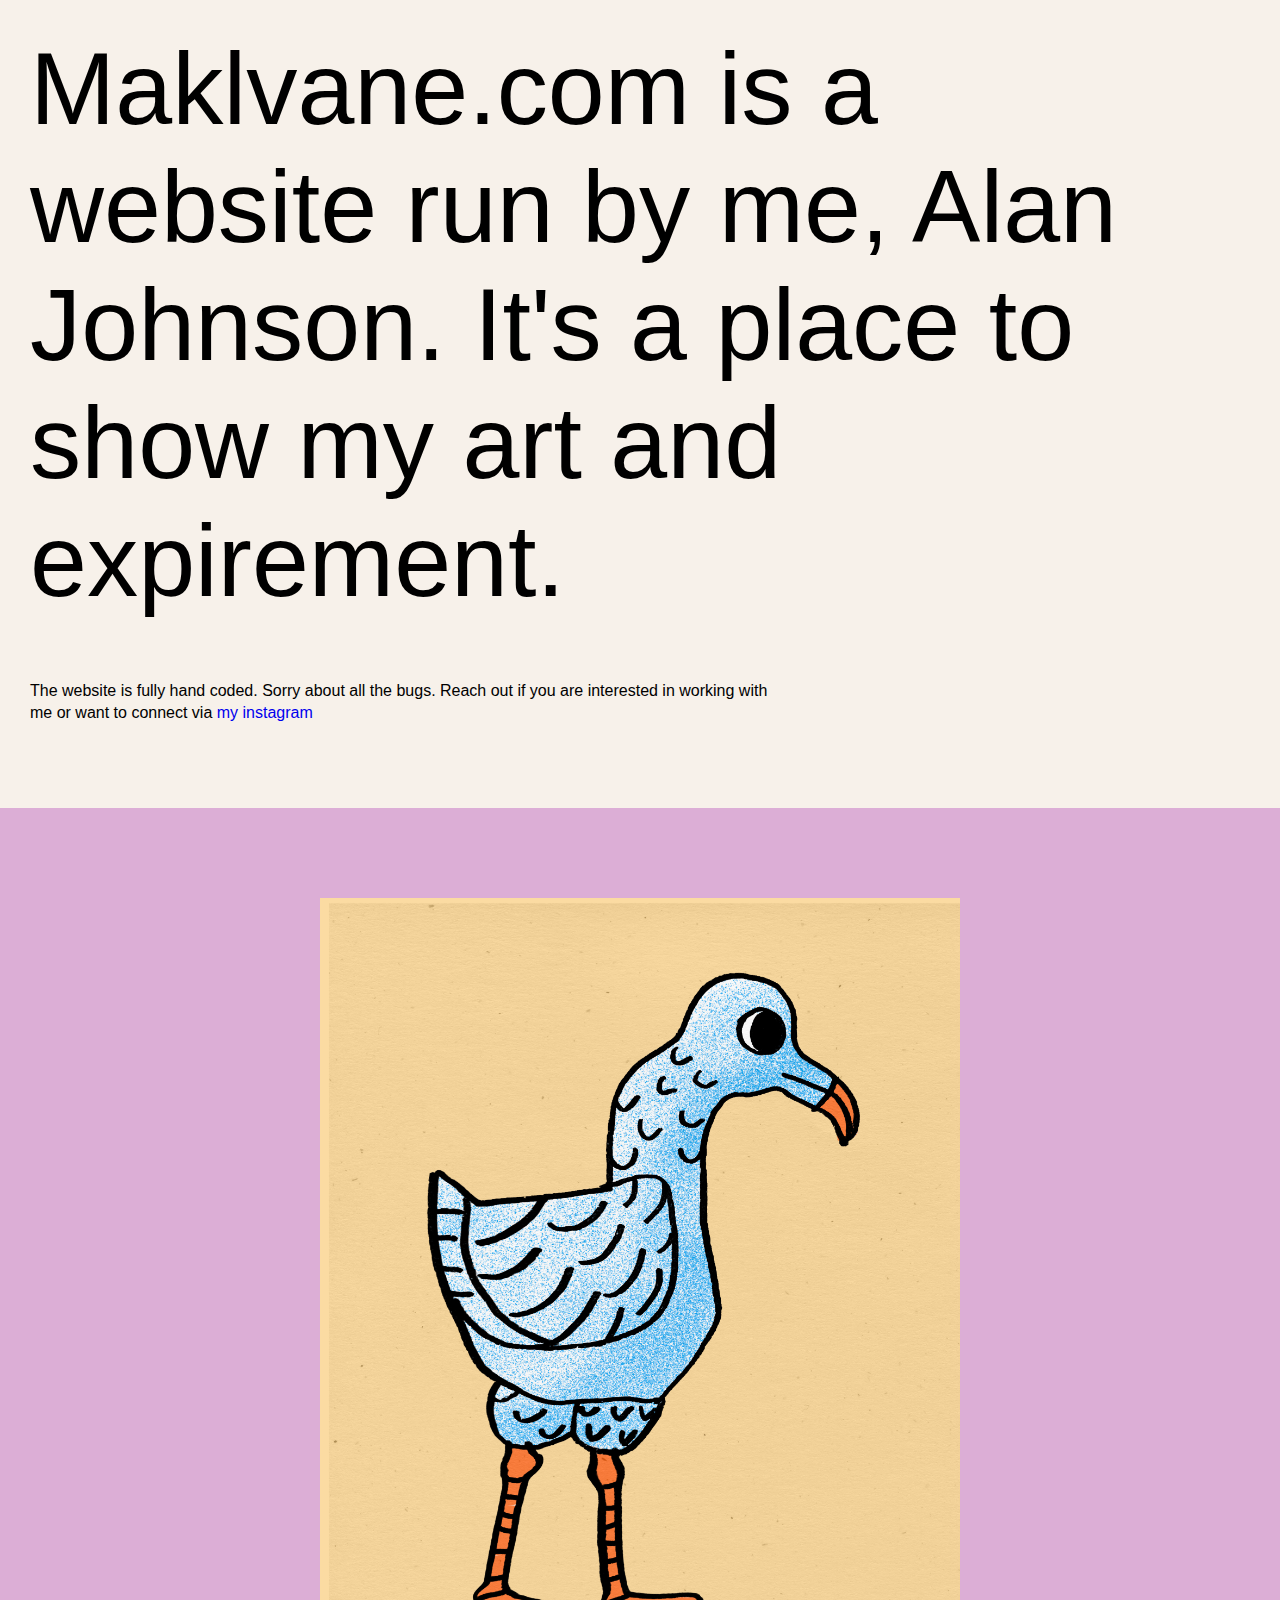
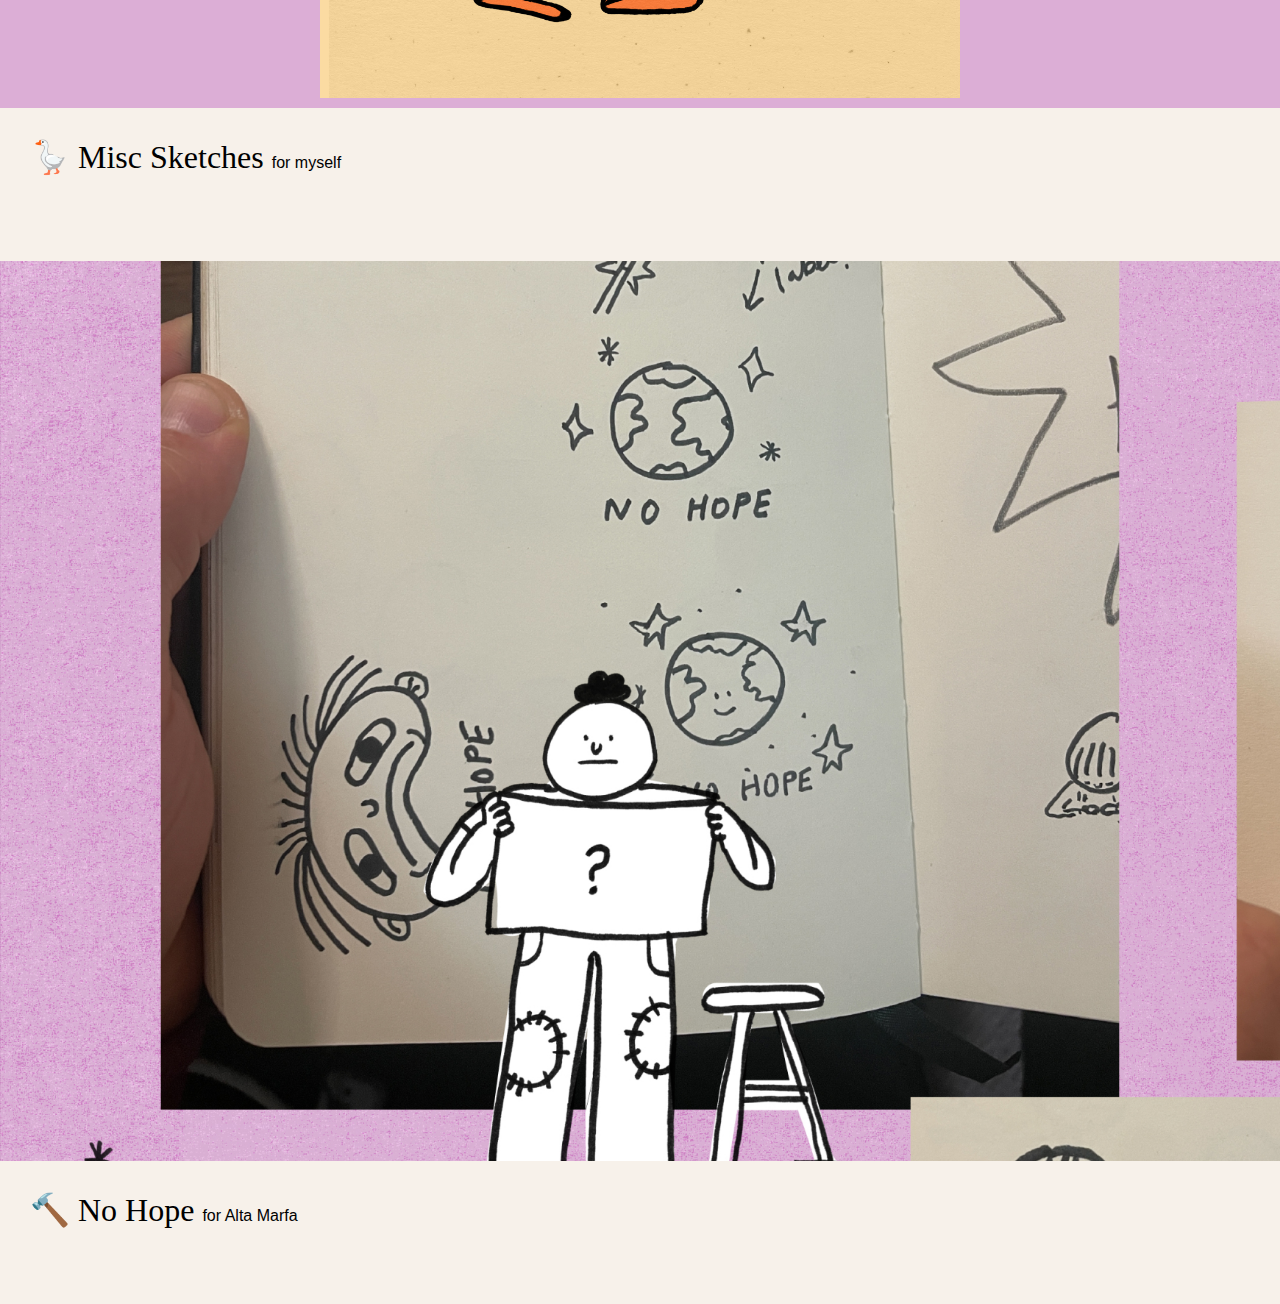
==== maklvane.com/index.html @ e41cdf16 "updated so it can now click image and change image set to BG" ====
<!DOCTYPE html>
<html lang="en">
  <head>
    <meta charset="UTF-8">
    <meta name="viewport" content="width=device-width, initial-scale=1.0">
    <meta http-equiv="X-UA-Compatible" content="ie=edge">
    <title>Maklvane School</title>
    <link rel="stylesheet" href="css/style.css">
    <link rel="icon" href="images/favicon.ico" type="image/x-icon">
  </head>
  <body>
    <main>
      <div class="header">
        <div style="padding: 30px;">
          <h1>Maklvane.com is a website run by me, Alan Johnson. It's a place to show my art and expirement.</h1>  
        </div>
        <div class="text">
          <p>The website is fully hand coded. Sorry about all the bugs. Reach out if you are interested in working with me or want to connect via <a href="https://www.instagram.com/maklvane">my&nbsp;instagram</a></p>
        </div>
      </div>
      <div class="full-width" style="background-color:#DCAED6;" id="changebg">
        <div class="slideshow">
          <div class="slide">
            <img src="images/Seagull.jpg" />
          </div>
          <div class="slide">
            <img src="images/GoodBoy_1.jpg" />
          </div>
          <div class="slide">
            <img src="images/CaliforniaQuail.jpg" />
          </div>
        </div>
      </div>
      <div class="text" id="changebgheader">
        <h2> 🪿 Misc Sketches <span class="small">for myself</span></p>
      </div>
      <div class="full-width background-image" style="background-image: url('images/am-nohope-sketch1.jpg');" id="changeImage">
      </div>
      <div class="text" id="changeImageHeader">
        <h2> &#x1F528 No Hope <span class="small">for Alta Marfa</span>
      </div>
    </main>
	<script src="js/index.js"></script>
  </body>
</html>
---- maklvane.com/css/style.css ----
@font-face {
  font-family: alta-marfa;
  src: url("https://maklvane.com/fonts/AltaMarfaScriptv1-Regular.woff2");
}

@font-face {
  font-family: alta-marfa-allcaps;
  src: url("https://maklvane.com/fonts/alta-marfa-ALLCAPS-Regular.woff2");
}

main{
  background-color: rgb(247, 241, 234);
}

p{
  font-family: Arial, Helvetica, sans-serif;
  margin-bottom: 10px;
  font-size: 1rem;
  line-height: 1.35rem;
}

*{
    box-sizing: border-box;
    margin: 0;
    padding: 0;
}

.header {
  
}

h1{
    color: black;
    font-size: 8vw;
    font-family: alta-marfa, Arial, Helvetica, sans-serif;
    font-weight: normal;
    
}

h2{
  font-family: alta-marfa, Georgia, 'Times New Roman', Times, serif;
  font-weight: normal;
  font-size: 2rem;
}

.small{
  font-family: Arial, Helvetica, sans-serif;
  font-size: 1rem;
}

.half-width{
    max-width: 800px;
    margin: auto;
}

.text{
  max-width:1200px;
  min-width: 350px;
  width:60%;
  padding: 30px 0 75px 30px;
}

a{
  animation: mellow 2s infinite;
  text-decoration: none;
}

a:hover{
  animation: mellow 2s infinite;
  text-decoration: underline;
}

@keyframes mellow {
  0%,100% {color: rgb(255, 102, 0);}
  66% {color: rgb(197, 123, 238);}
  33% {color: cornflowerblue;}
}

/* Slidshow */

.slideshow{
  max-width: 50%;
  position: relative;
  margin: auto;
  overflow: hidden;
}

.slide{
  display: none;
  max-width:100%;
  margin-top: 10vh;
}

/* resizing images */
.full-width {
    width: 100%;
    height: 100vh;
    overflow: hidden;
  }
  
  .full-width img {
    width: 100%;
    height: auto;
    display: block;
  }

  .background-image {
    background-image: url('#');
    background-repeat: no-repeat;
    background-position: center;
    background-size: cover;
  }
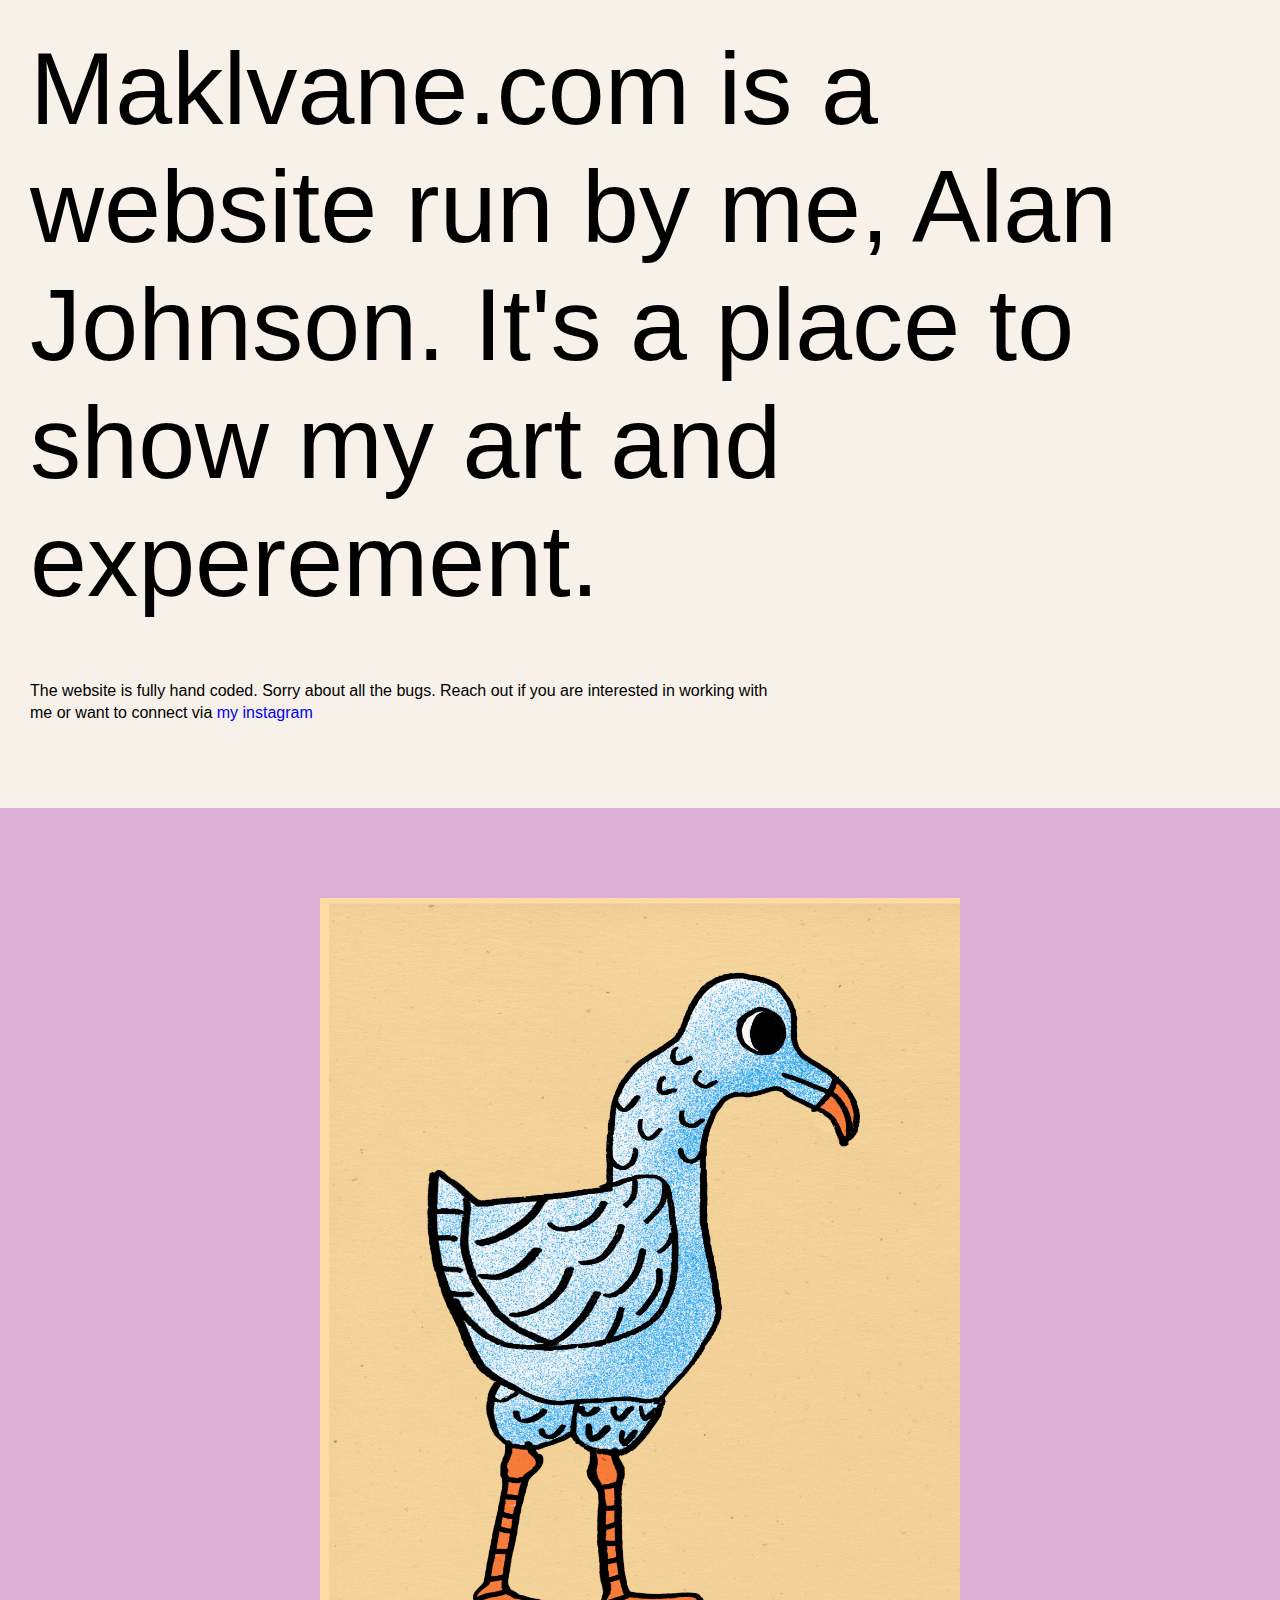
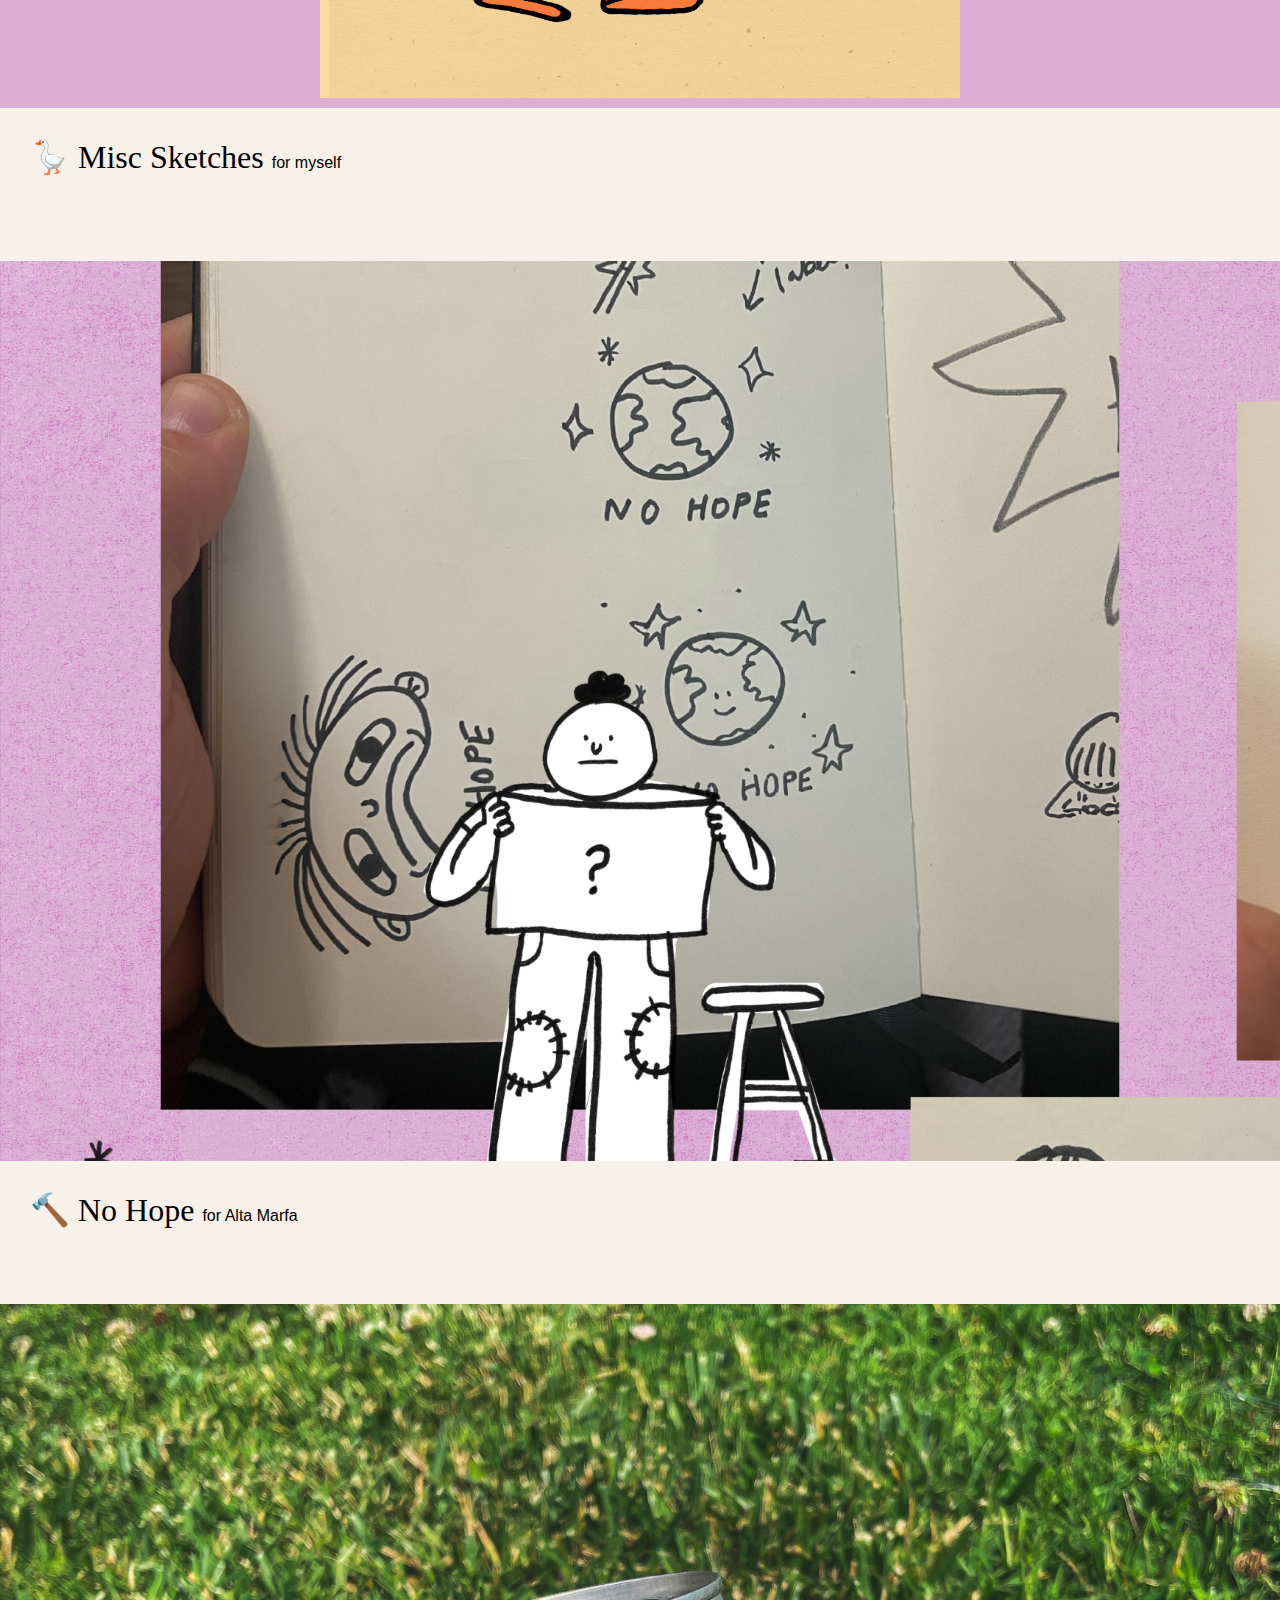
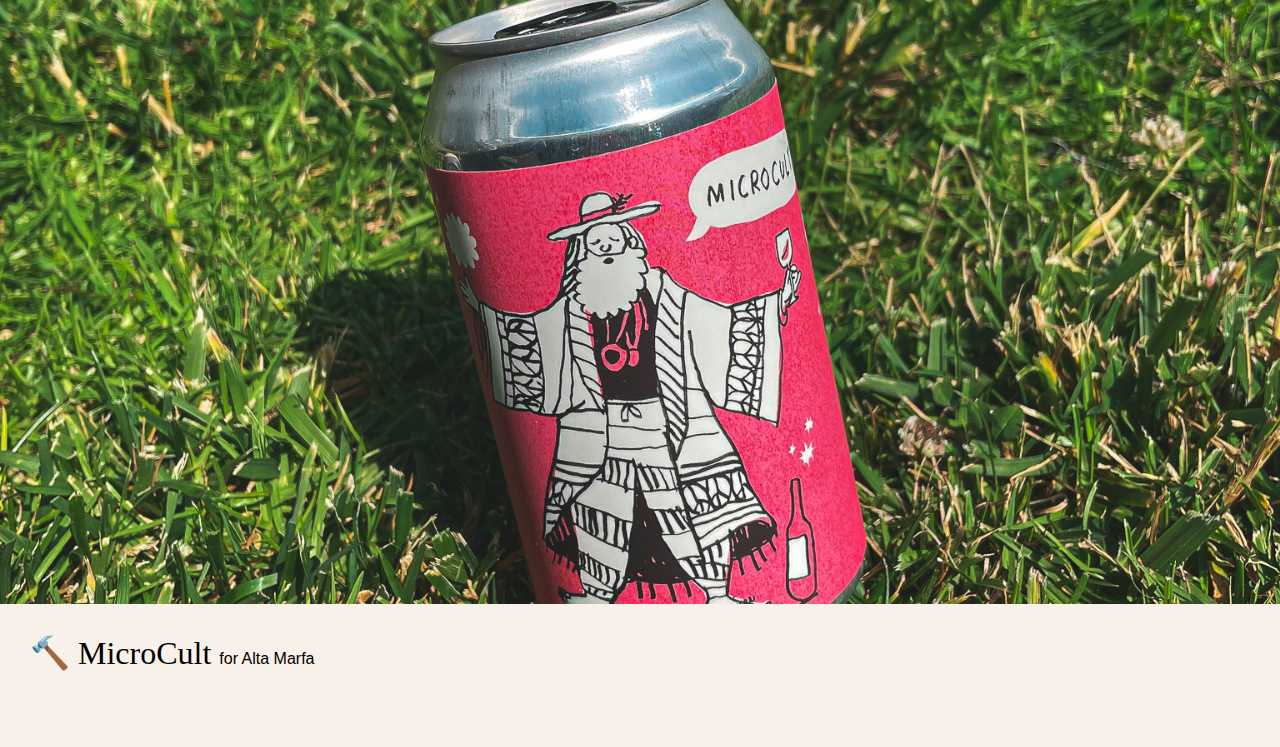
==== commit 27ea47a6: "Updated and added another section" ====
--- a/maklvane.com/index.html
+++ b/maklvane.com/index.html
@@ -12,7 +12,7 @@
     <main>
       <div class="header">
         <div style="padding: 30px;">
-          <h1>Maklvane.com is a website run by me, Alan Johnson. It's a place to show my art and expirement.</h1>  
+          <h1>Maklvane.com is a website run by me, Alan Johnson. It's a place to show my art and experement.</h1>  
         </div>
         <div class="text">
           <p>The website is fully hand coded. Sorry about all the bugs. Reach out if you are interested in working with me or want to connect via <a href="https://www.instagram.com/maklvane">my&nbsp;instagram</a></p>
@@ -31,6 +31,7 @@
           </div>
         </div>
       </div>
+
       <div class="text" id="changebgheader">
         <h2> 🪿 Misc Sketches <span class="small">for myself</span></p>
       </div>
@@ -39,6 +40,13 @@
       <div class="text" id="changeImageHeader">
         <h2> &#x1F528 No Hope <span class="small">for Alta Marfa</span>
       </div>
+
+      <div class="full-width background-image" style="background-image: url('images/microcult4-grass.jpg');" id="changeImage2">
+      </div>
+      <div class="text" id="changeImageHeader2">
+        <h2> &#x1F528 MicroCult <span class="small">for Alta Marfa</span>
+      </div>
+
     </main>
 	<script src="js/index.js"></script>
   </body>
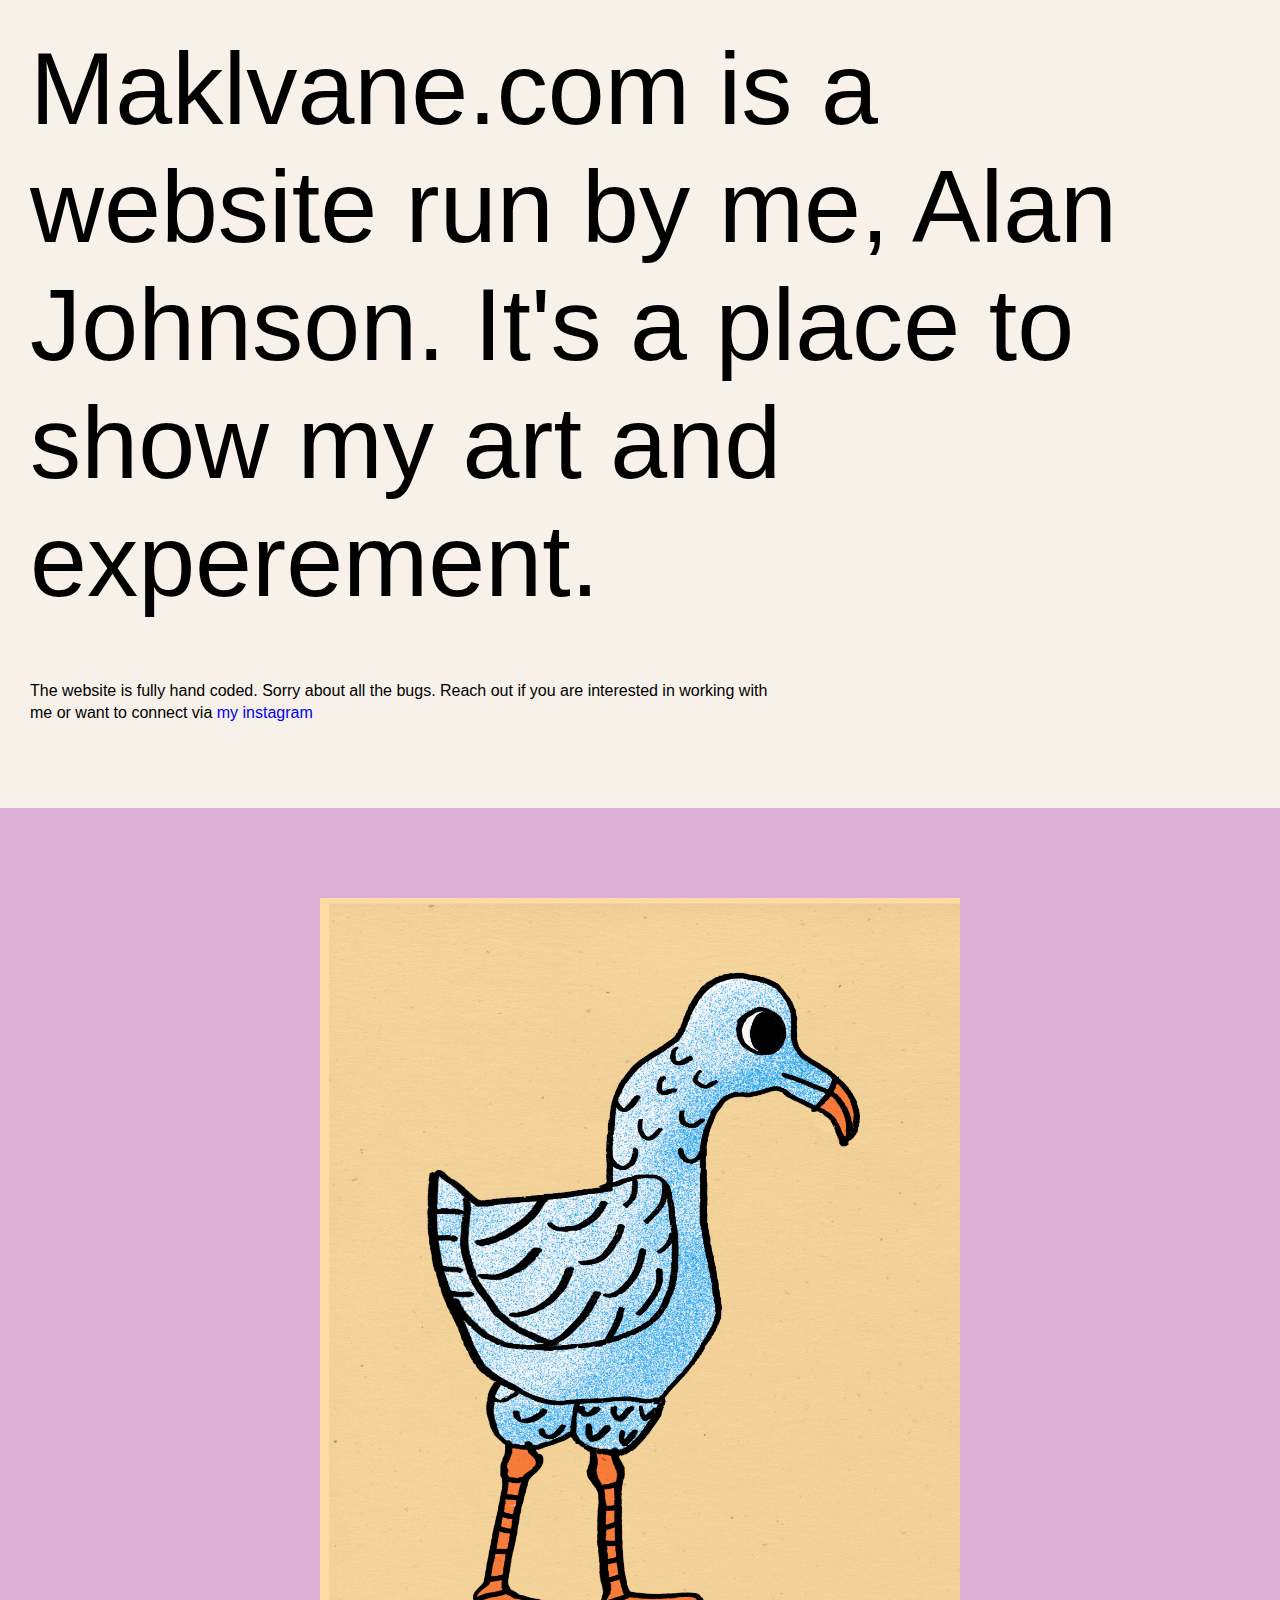
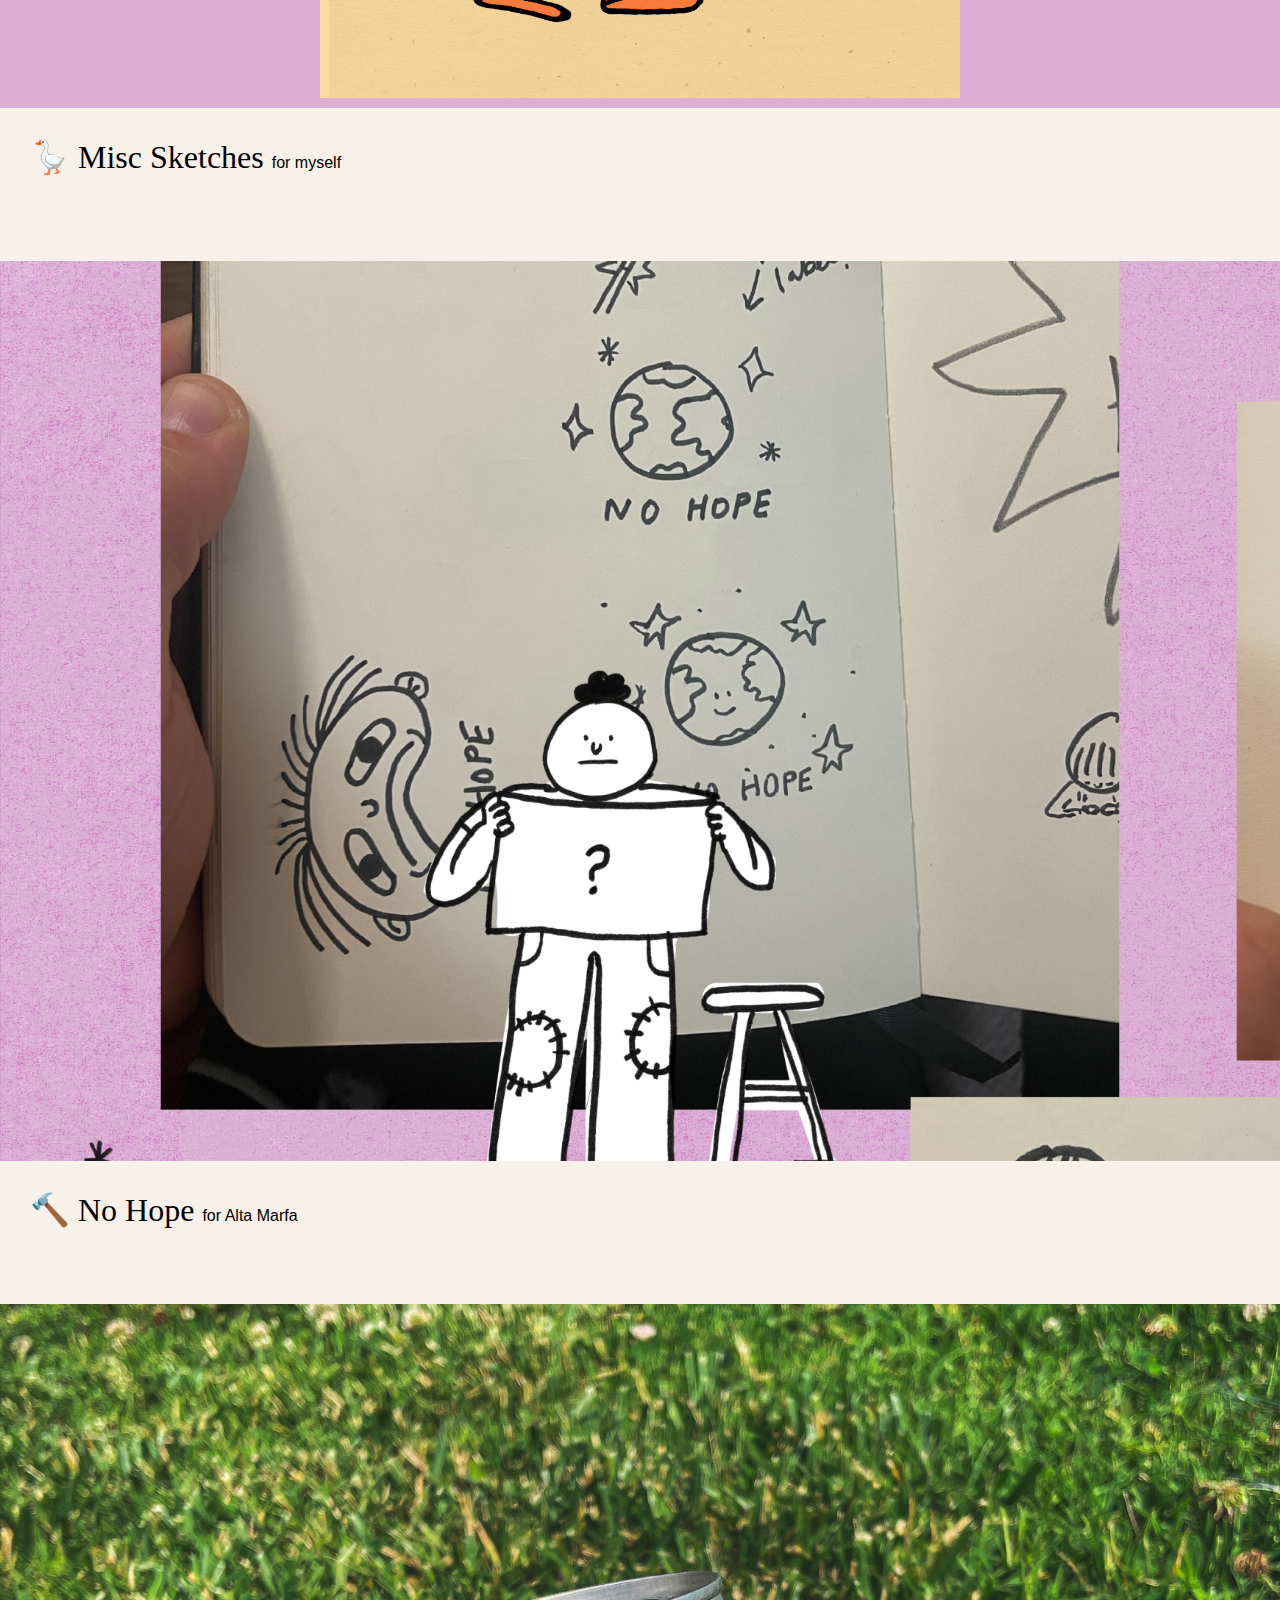
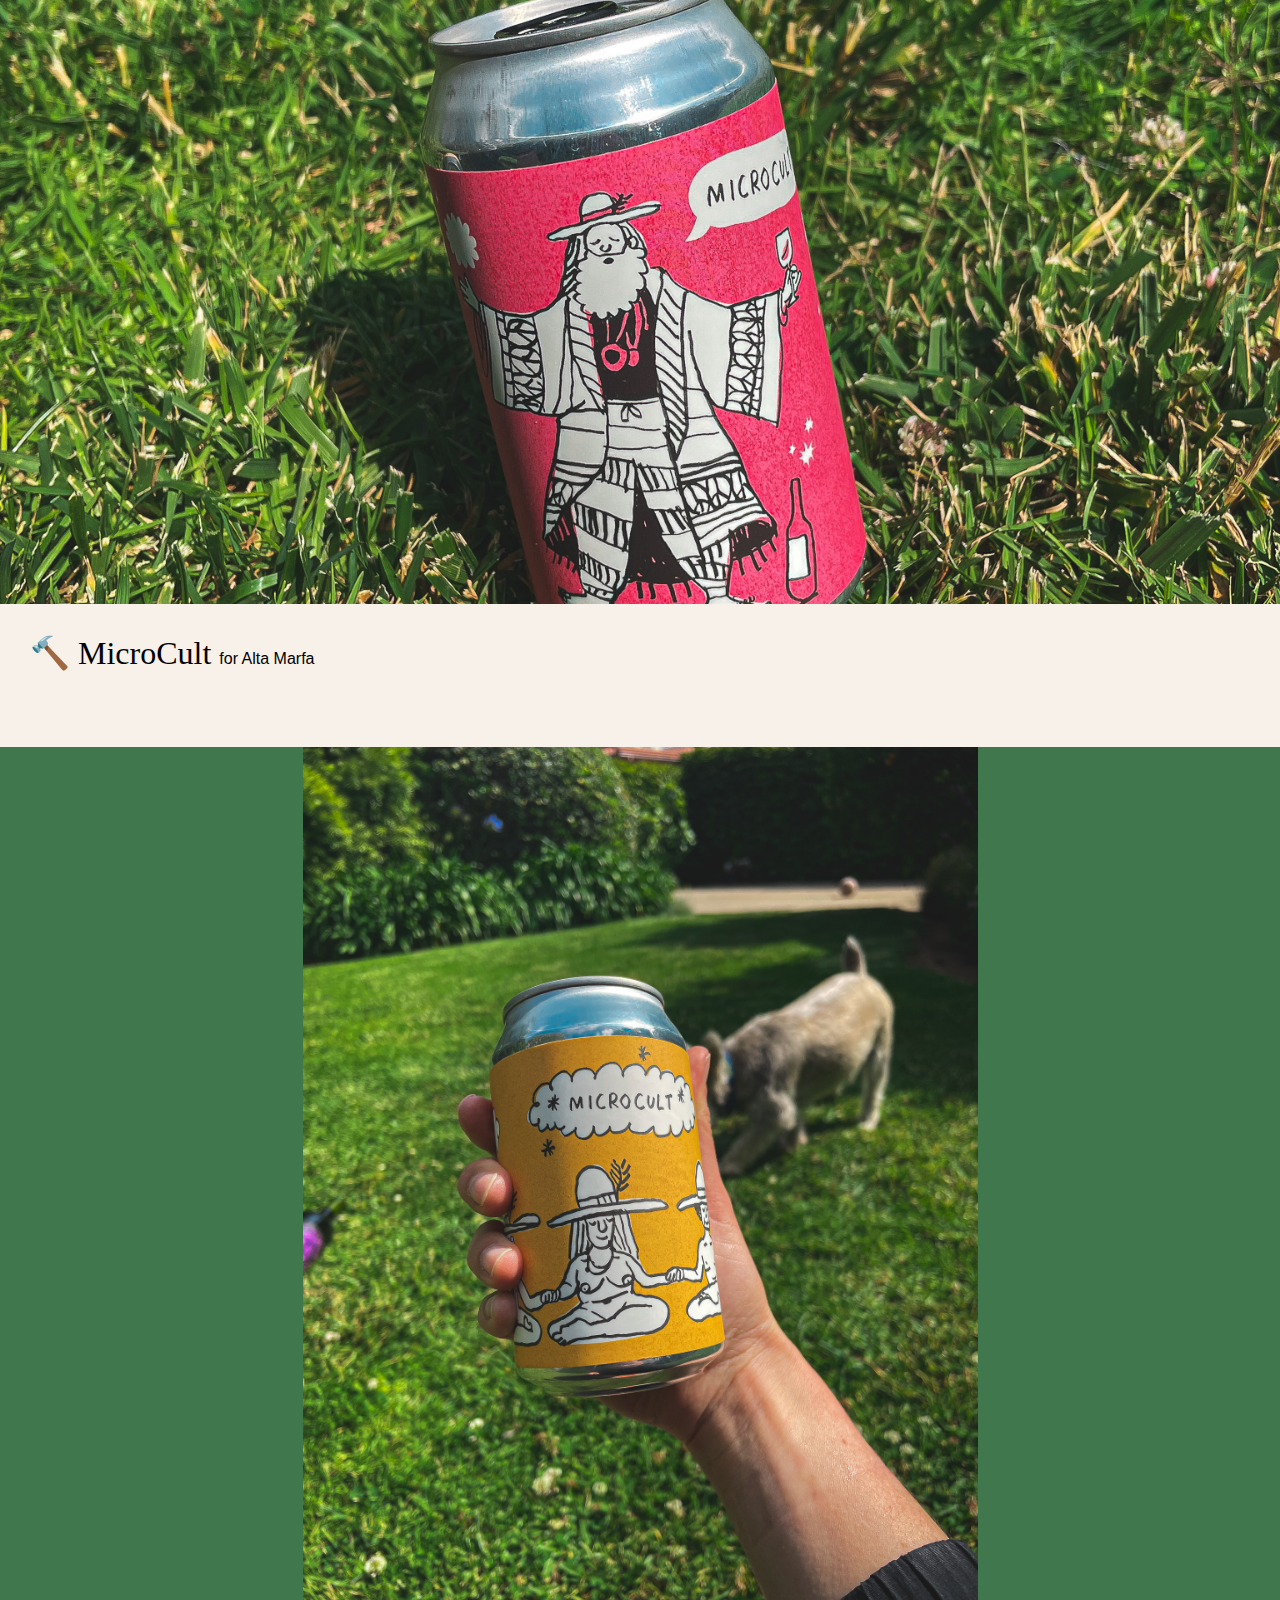
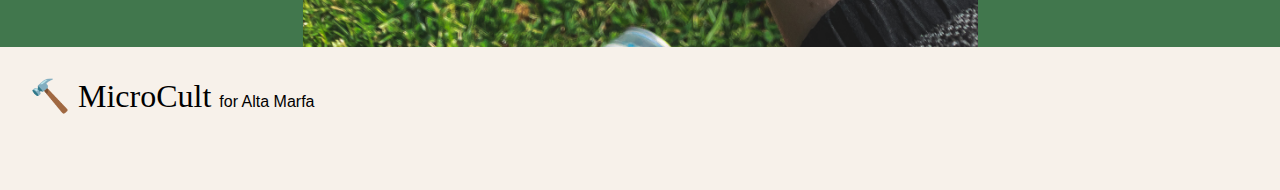
==== commit 8850d16a: "updateed the image slideshow at the bottom" ====
--- a/maklvane.com/index.html
+++ b/maklvane.com/index.html
@@ -47,6 +47,14 @@
         <h2> &#x1F528 MicroCult <span class="small">for Alta Marfa</span>
       </div>
 
+      <div class="full-width slideshow1-button" style="background-color:#41774d;">
+        <img id="slideshow1" style="max-height:100vh; width:auto; object-fit: cover;
+        object-position: center; margin: auto;" src="images/microcult1-grass.jpg">
+      </div>
+      <div class="text slideshow1-button">
+        <h2> &#x1F528 MicroCult <span class="small">for Alta Marfa</span>
+      </div>
+
     </main>
 	<script src="js/index.js"></script>
   </body>
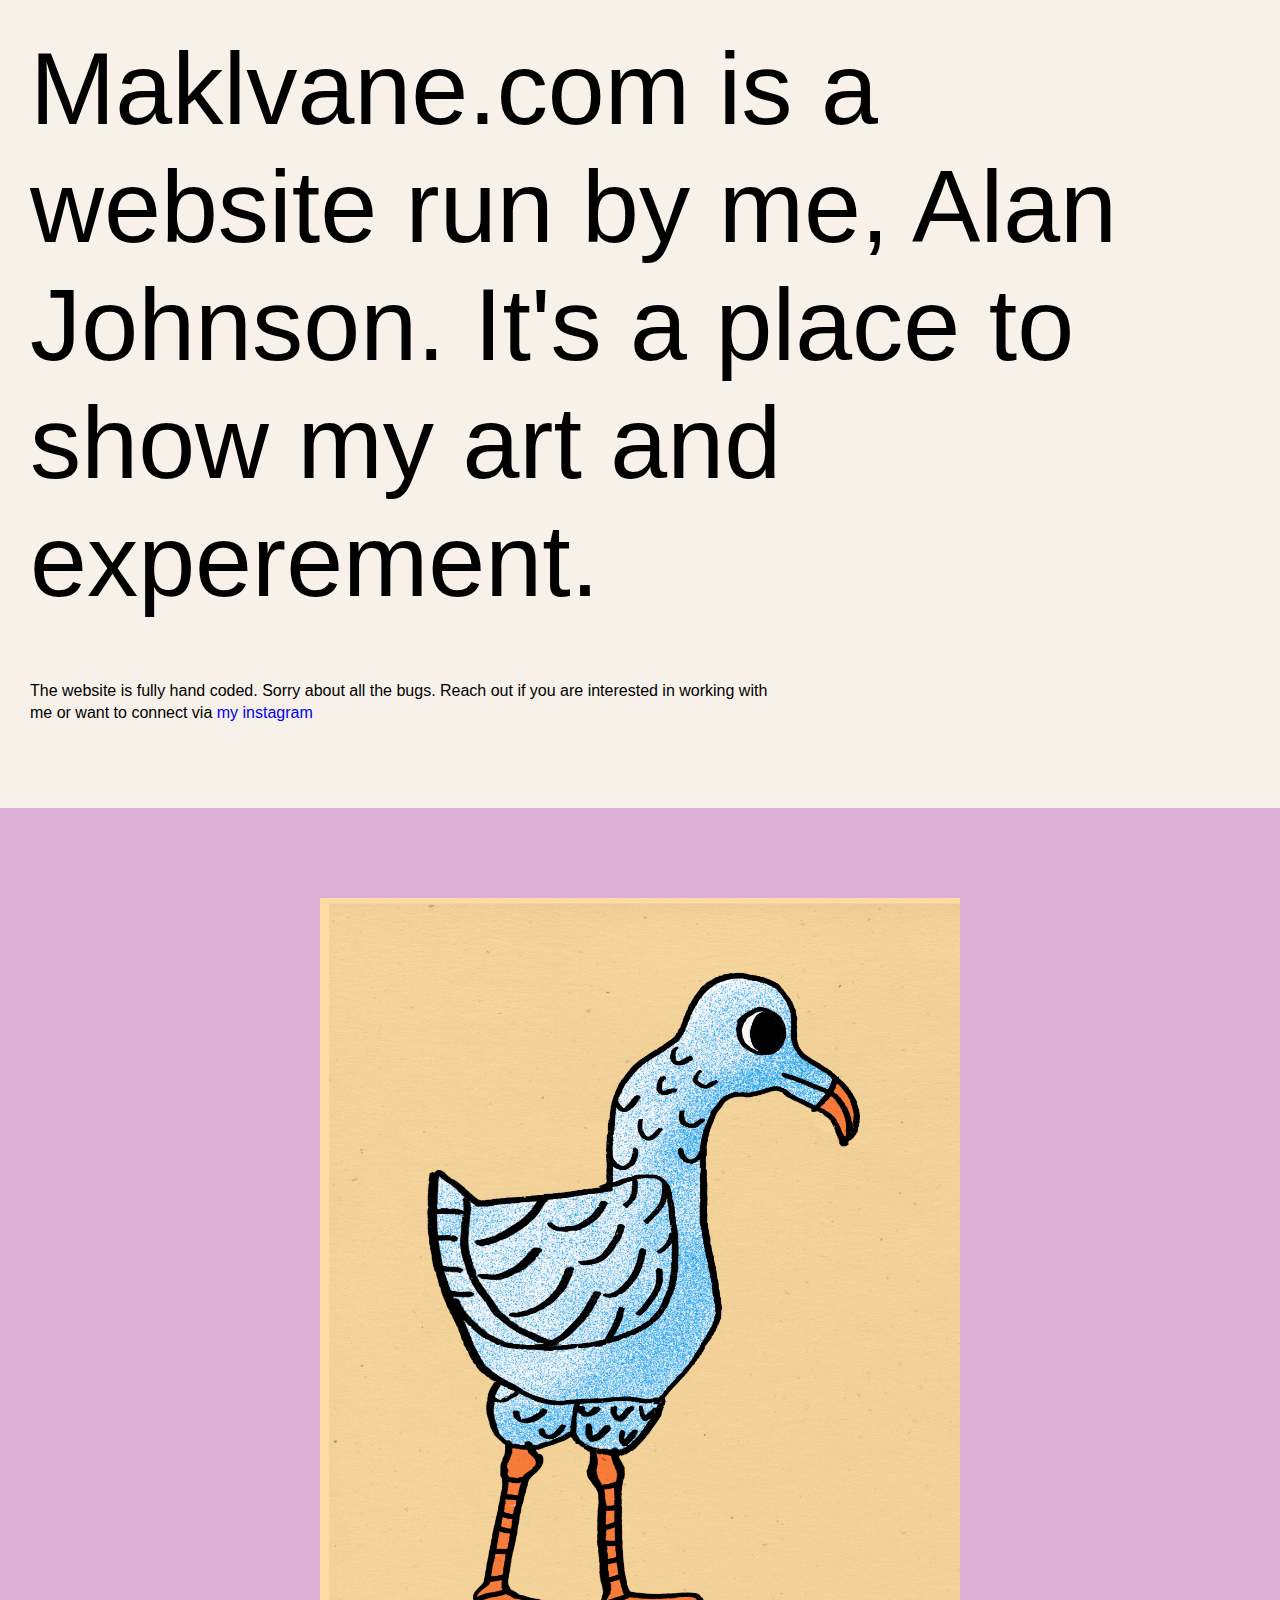
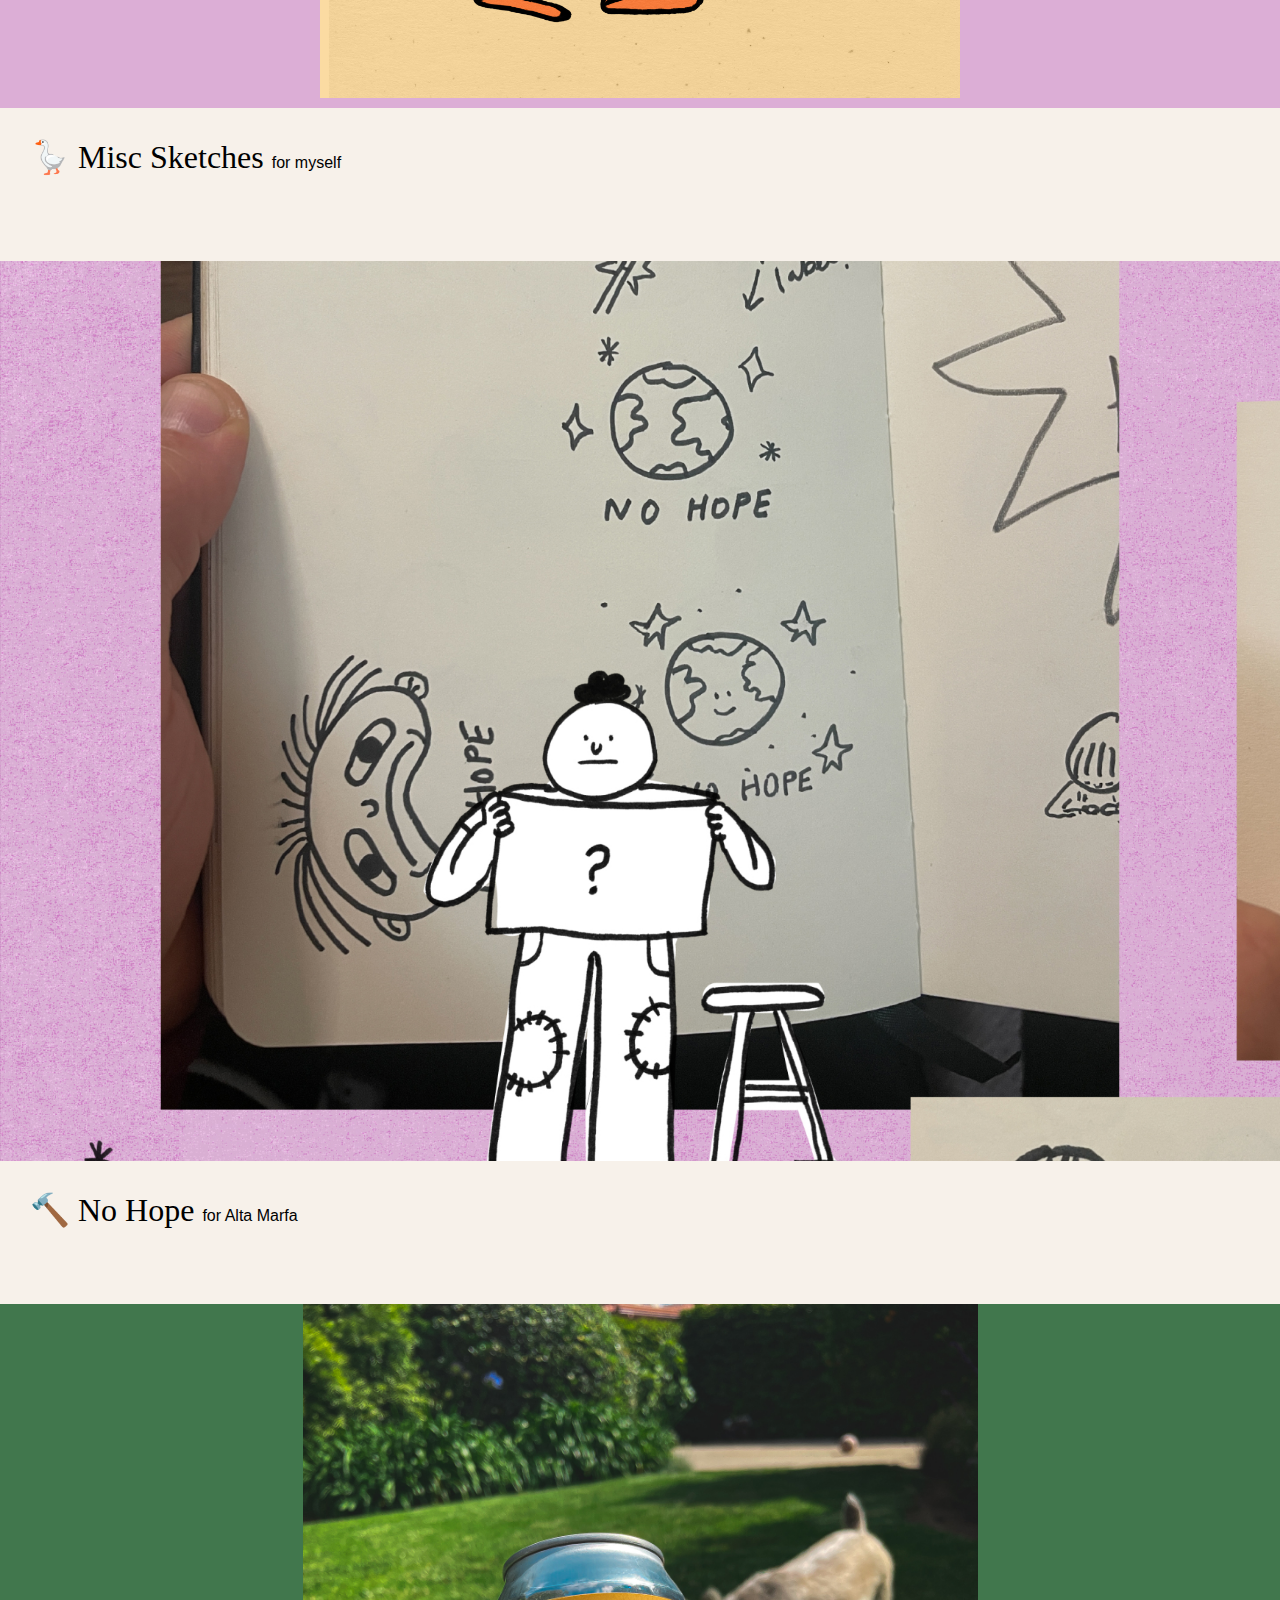
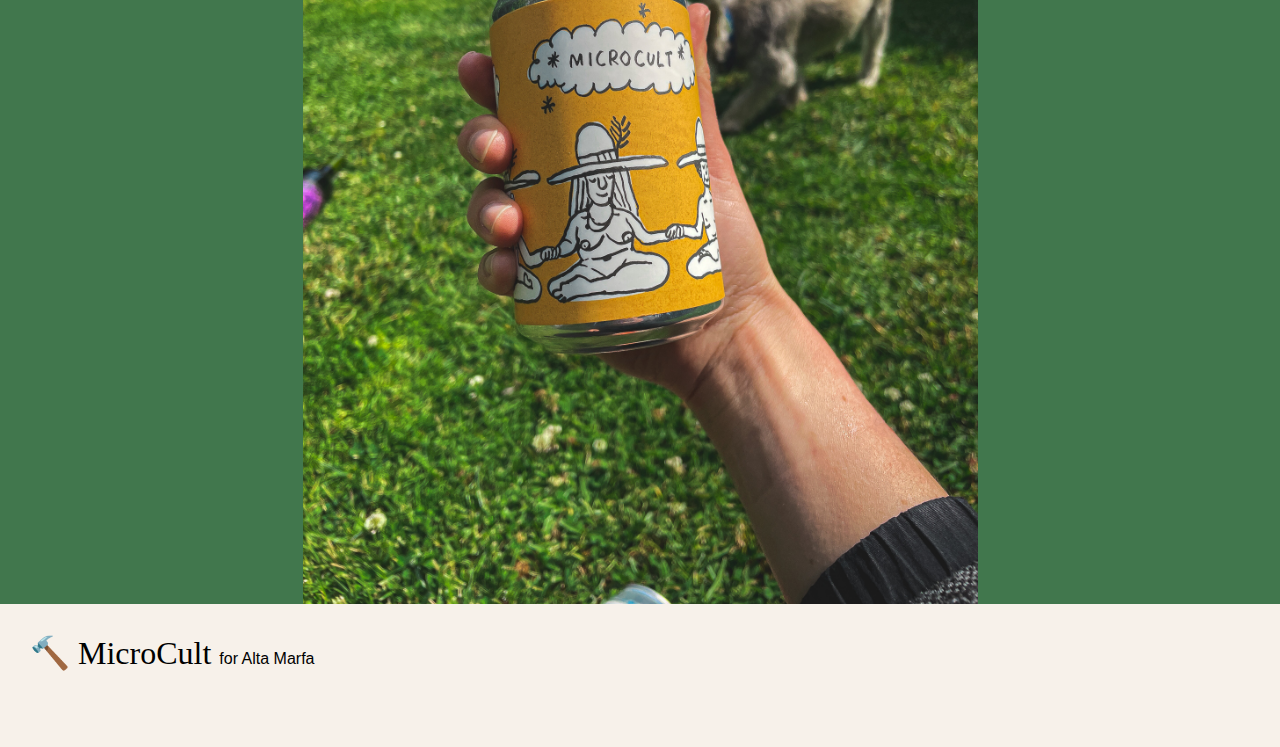
==== commit 42325d77: "slideshow: desktop-> rotates, small img mobile-> bg image full width." ====
--- a/maklvane.com/index.html
+++ b/maklvane.com/index.html
@@ -41,13 +41,7 @@
         <h2> &#x1F528 No Hope <span class="small">for Alta Marfa</span>
       </div>
 
-      <div class="full-width background-image" style="background-image: url('images/microcult4-grass.jpg');" id="changeImage2">
-      </div>
-      <div class="text" id="changeImageHeader2">
-        <h2> &#x1F528 MicroCult <span class="small">for Alta Marfa</span>
-      </div>
-
-      <div class="full-width slideshow1-button" style="background-color:#41774d;">
+      <div class="full-width slideshow1-button background-image" style="background-color:#41774d;" id="microcult-desktop">
         <img id="slideshow1" style="max-height:100vh; width:auto; object-fit: cover;
         object-position: center; margin: auto;" src="images/microcult1-grass.jpg">
       </div>
--- a/maklvane.com/css/style.css
+++ b/maklvane.com/css/style.css
@@ -109,4 +109,16 @@
     background-repeat: no-repeat;
     background-position: center;
     background-size: cover;
+  }
+
+  #slideshow1{
+    display: block;
+  }
+
+  @media screen and (max-width: 768px) {
+
+    #slideshow1{
+      display: none;
+    }
+ 
   }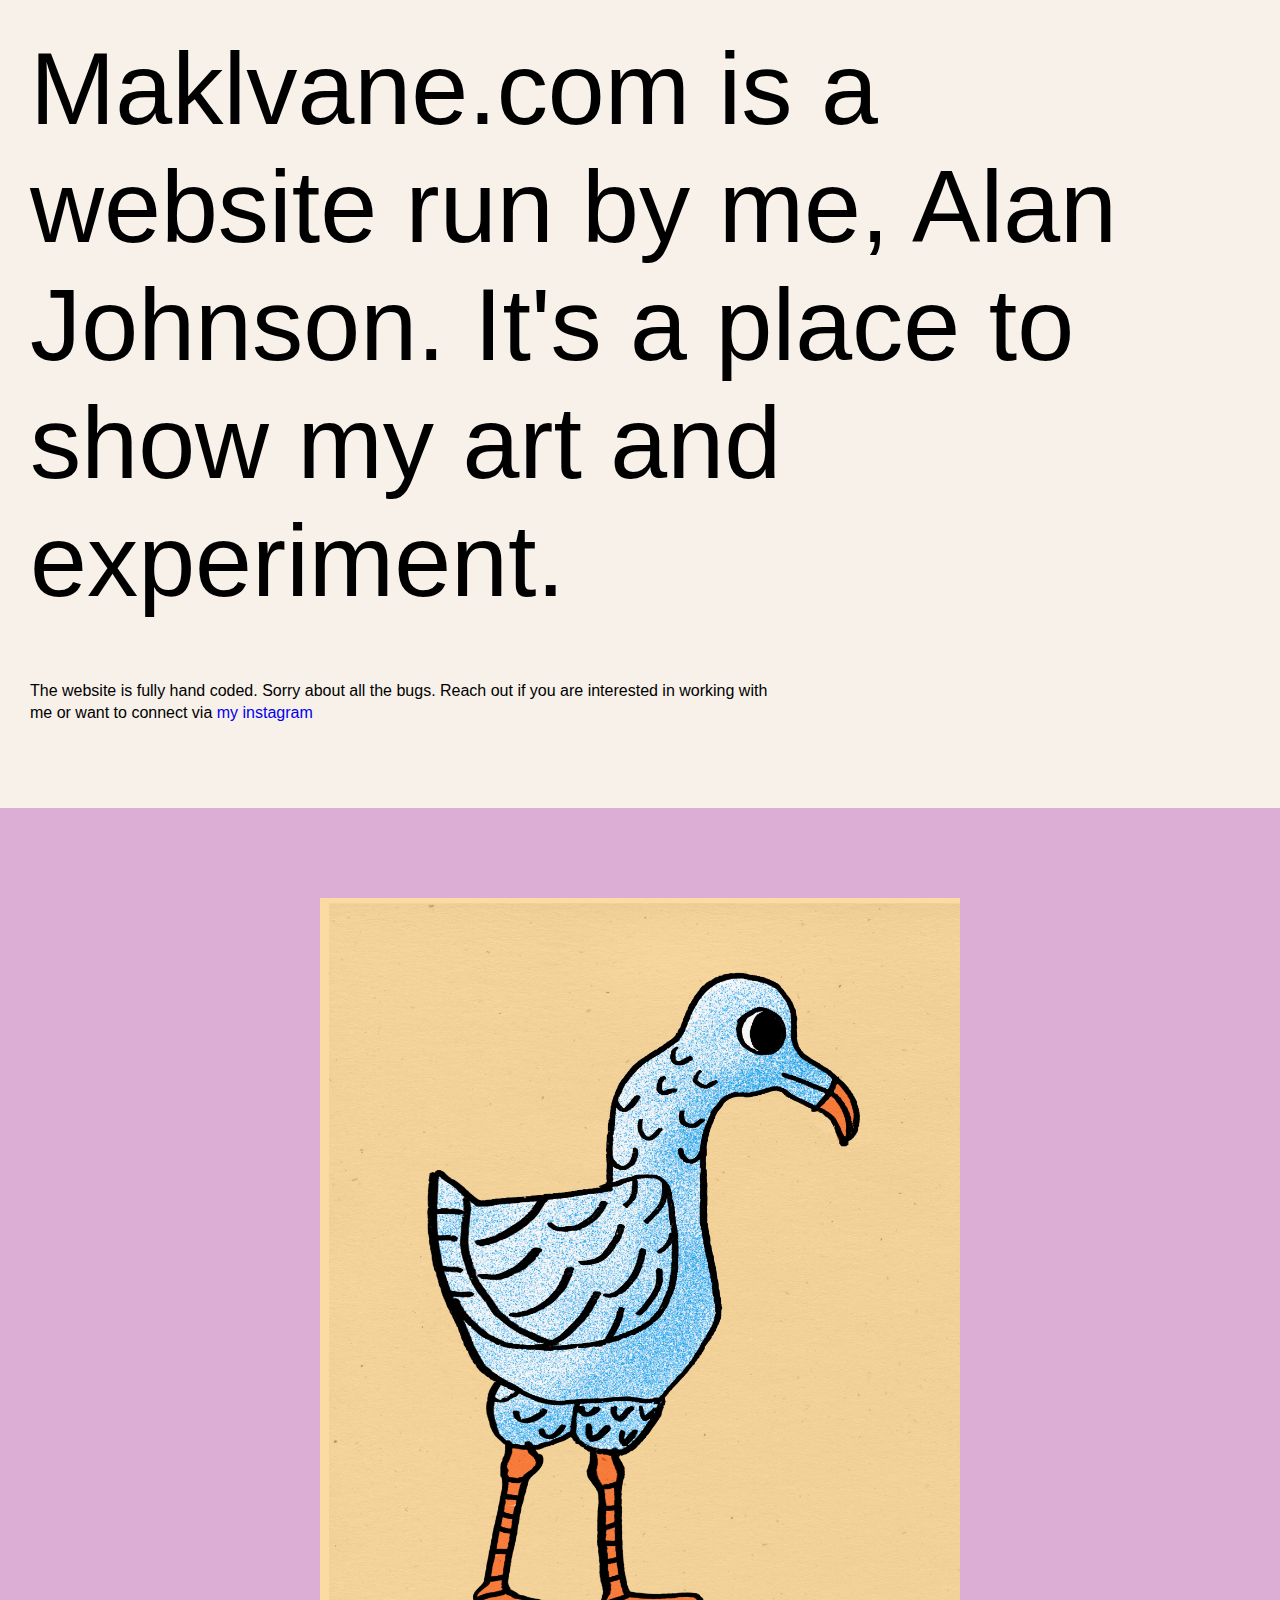
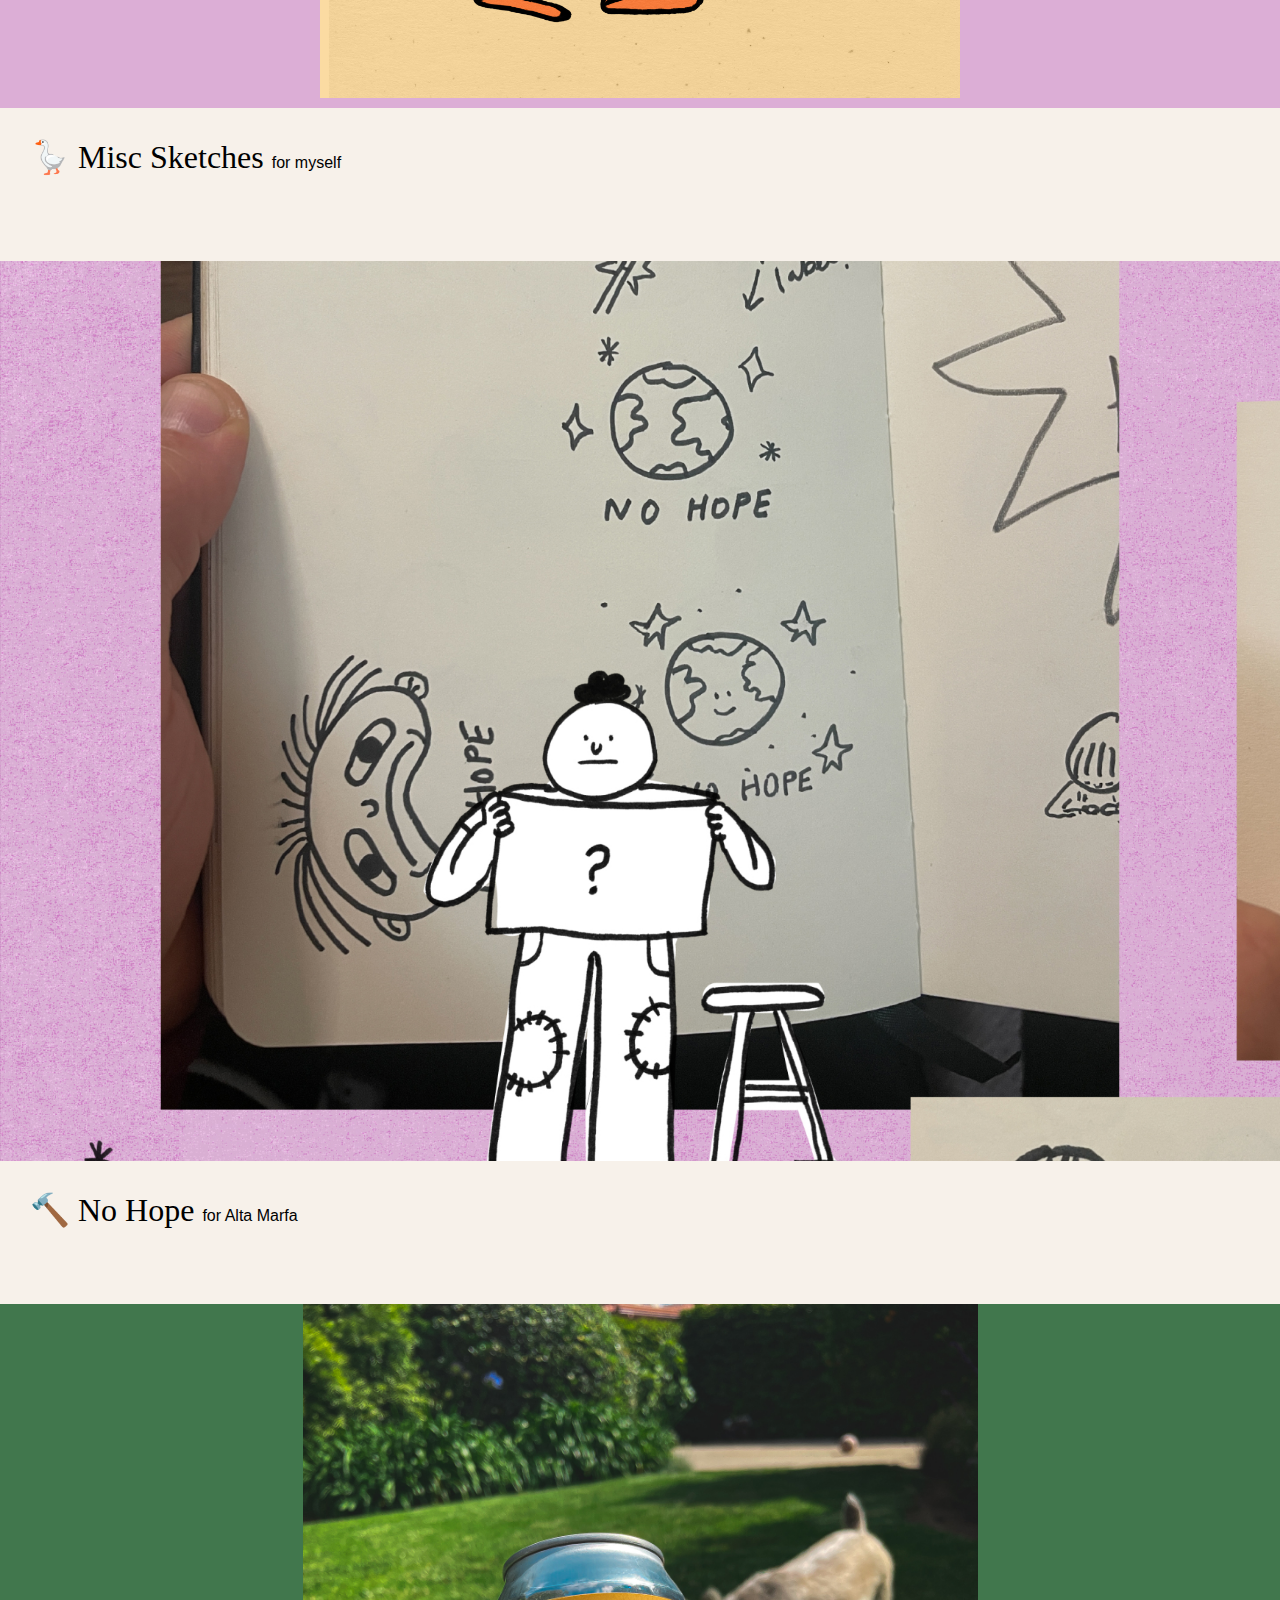
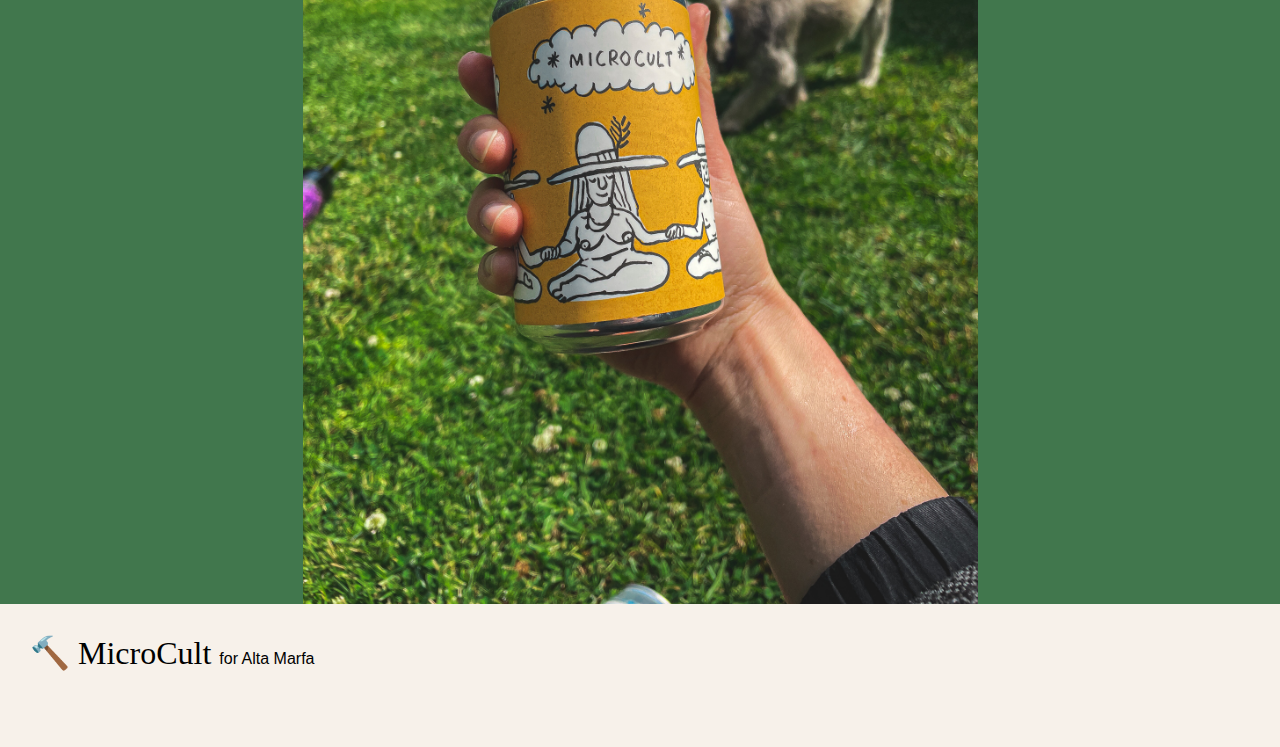
==== commit 743f221c: "typo update" ====
--- a/maklvane.com/index.html
+++ b/maklvane.com/index.html
@@ -12,7 +12,7 @@
     <main>
       <div class="header">
         <div style="padding: 30px;">
-          <h1>Maklvane.com is a website run by me, Alan Johnson. It's a place to show my art and experement.</h1>  
+          <h1>Maklvane.com is a website run by me, Alan Johnson. It's a place to show my art and experiment.</h1>  
         </div>
         <div class="text">
           <p>The website is fully hand coded. Sorry about all the bugs. Reach out if you are interested in working with me or want to connect via <a href="https://www.instagram.com/maklvane">my&nbsp;instagram</a></p>
